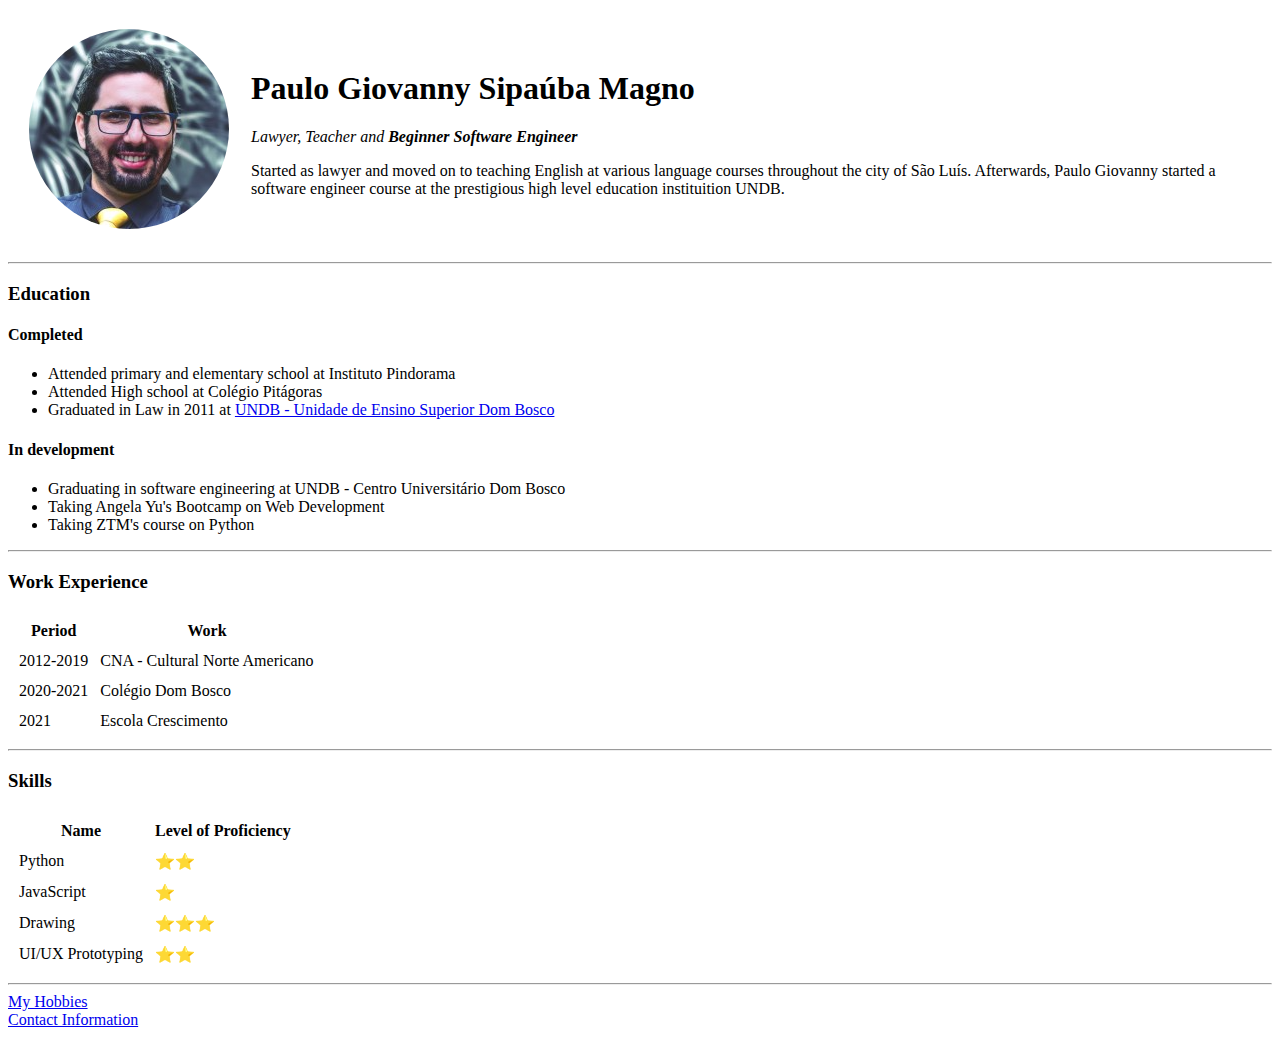
==== index.html @ a3cf1cf3 "Initial CV website files" ====
<!DOCTYPE html>
<html lang="en" dir="ltr">

<head>
  <meta charset="utf-8">
  <title>Paulo Giovanny's Coding Adventures</title>
</head>

<body>
  <table cellspacing="20">
    <td>
      <img src="images\circle-cropped.png" alt="Paulo Giovanny profile picture" >
    </td>
    <td>
      <h1>Paulo Giovanny Sipaúba Magno</h1>
      <p><em>Lawyer, Teacher and <strong>Beginner Software Engineer</strong></em></p>
      <p>Started as lawyer and moved on to teaching English at various language
        courses throughout the city of São Luís. Afterwards, Paulo Giovanny started
        a software engineer course at the prestigious high level education instituition
        UNDB.</p>
    </td>
  </table>

  <hr>

  <h3>Education</h3>

  <h4>Completed</h4>
  <ul>
    <li>Attended primary and elementary school at Instituto Pindorama</li>
    <li>Attended High school at Colégio Pitágoras</li>
    <li>Graduated in Law in 2011 at <a href="https://www.undb.edu.br/">UNDB - Unidade de Ensino Superior Dom Bosco</a></li>
  </ul>

  <h4>In development</h4>
  <ul>
    <li>Graduating in software engineering at UNDB - Centro Universitário Dom Bosco</li>
    <li>Taking Angela Yu's Bootcamp on Web Development</li>
    <li>Taking ZTM's course on Python</li>
  </ul>

  <hr>

  <h3>Work Experience</h3>
  <table cellspacing="10">
    <thead>
      <tr>
        <th>Period</th>
        <th>Work</th>
      </tr>
    </thead>
    <tbody>
      <tr>
        <td>2012-2019</td>
        <td>CNA - Cultural Norte Americano</td>
      </tr>
      <tr>
        <td>2020-2021</td>
        <td>Colégio Dom Bosco</td>
      </tr>
      <tr>
        <td>2021</td>
        <td>Escola Crescimento</td>
      </tr>
    </tbody>
  </table>

  <hr>

  <h3>Skills</h3>
        <table cellspacing="10">
          <thead>
            <th>Name</th>
            <th>Level of Proficiency</th>
          </thead>
          <tbody>
            <tr>
                <td>Python</td>
                <td>⭐⭐</td>
            </tr>
            <tr>
              <td>JavaScript</td>
              <td>⭐</td>
            </tr>
            <tr>
              <td>Drawing</td>
              <td>⭐⭐⭐</td>
            </tr>
            <tr>
              <td>UI/UX Prototyping</td>
              <td>⭐⭐</td>
            </tr>
          </tbody>
        </table>





  <hr>
  <a href="hobbies.html">My Hobbies</a>
  <br>
  <a href="contact.html">Contact Information</a>







</body>

</html>
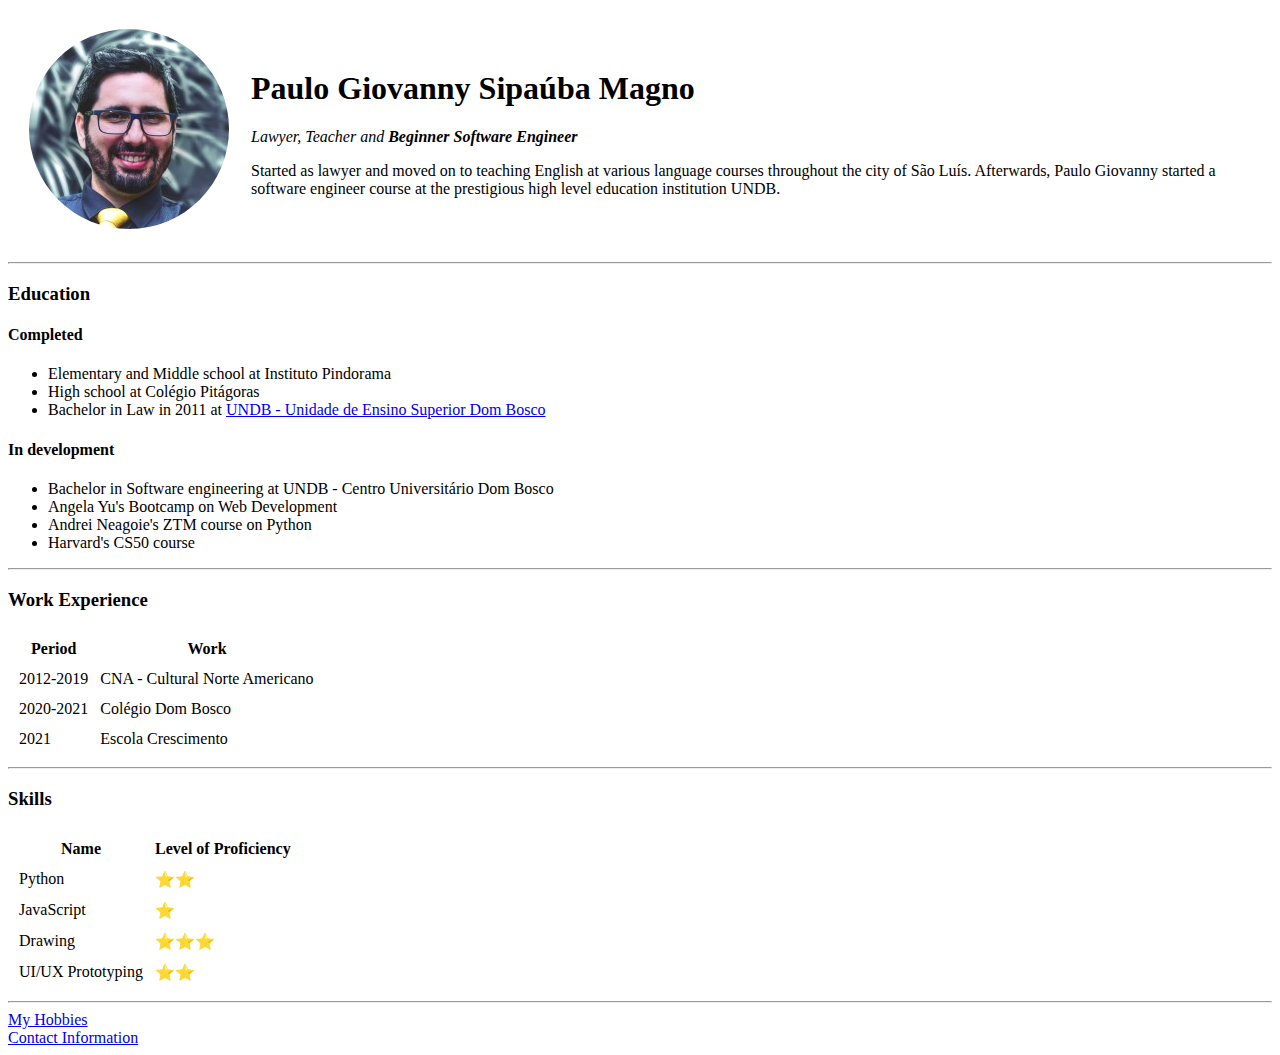
==== commit 4ac364f0: "spelling errors and adding of new information" ====
--- a/index.html
+++ b/index.html
@@ -16,7 +16,7 @@
       <p><em>Lawyer, Teacher and <strong>Beginner Software Engineer</strong></em></p>
       <p>Started as lawyer and moved on to teaching English at various language
         courses throughout the city of São Luís. Afterwards, Paulo Giovanny started
-        a software engineer course at the prestigious high level education instituition
+        a software engineer course at the prestigious high level education institution
         UNDB.</p>
     </td>
   </table>
@@ -27,16 +27,17 @@
 
   <h4>Completed</h4>
   <ul>
-    <li>Attended primary and elementary school at Instituto Pindorama</li>
-    <li>Attended High school at Colégio Pitágoras</li>
-    <li>Graduated in Law in 2011 at <a href="https://www.undb.edu.br/">UNDB - Unidade de Ensino Superior Dom Bosco</a></li>
+    <li>Elementary and Middle school at Instituto Pindorama</li>
+    <li>High school at Colégio Pitágoras</li>
+    <li>Bachelor in Law in 2011 at <a href="https://www.undb.edu.br/">UNDB - Unidade de Ensino Superior Dom Bosco</a></li>
   </ul>
 
   <h4>In development</h4>
   <ul>
-    <li>Graduating in software engineering at UNDB - Centro Universitário Dom Bosco</li>
-    <li>Taking Angela Yu's Bootcamp on Web Development</li>
-    <li>Taking ZTM's course on Python</li>
+    <li>Bachelor in Software engineering at UNDB - Centro Universitário Dom Bosco</li>
+    <li>Angela Yu's Bootcamp on Web Development</li>
+    <li>Andrei Neagoie's ZTM course on Python</li>
+    <li>Harvard's CS50 course</li>
   </ul>
 
   <hr>
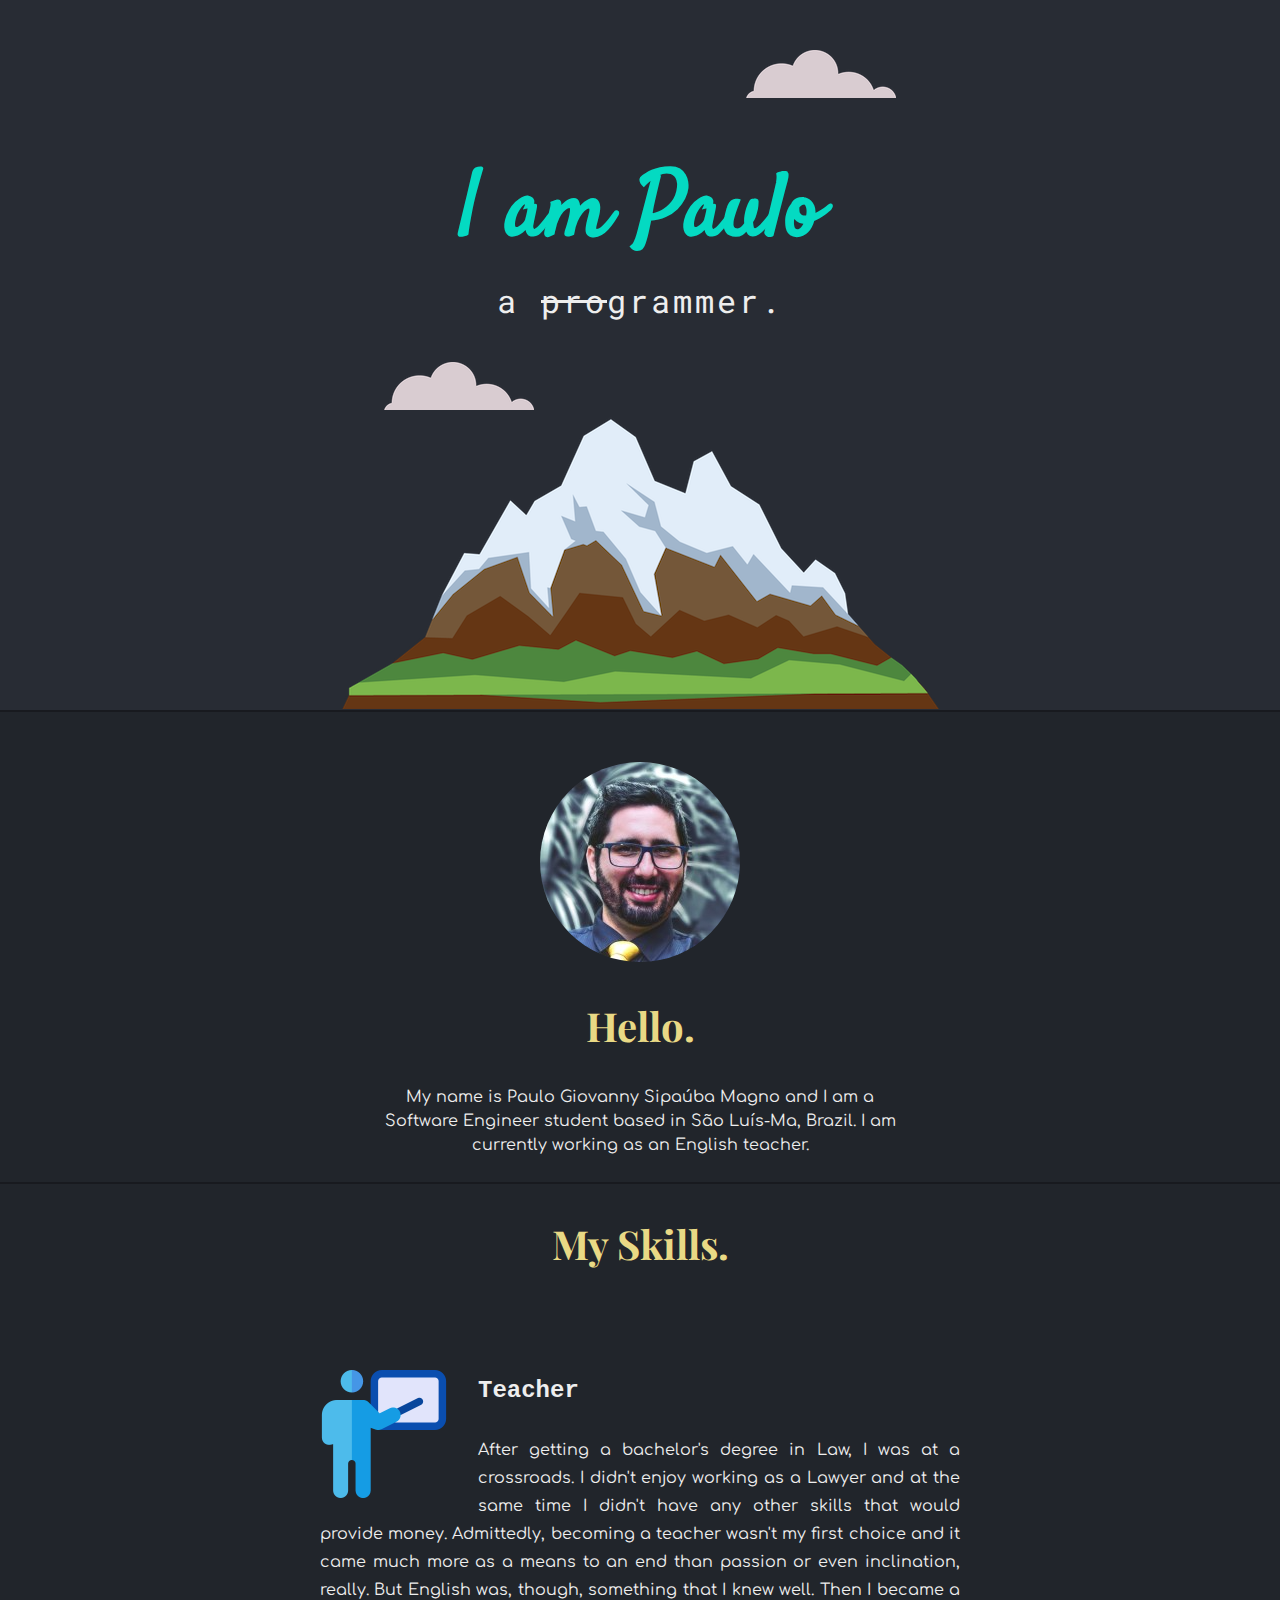
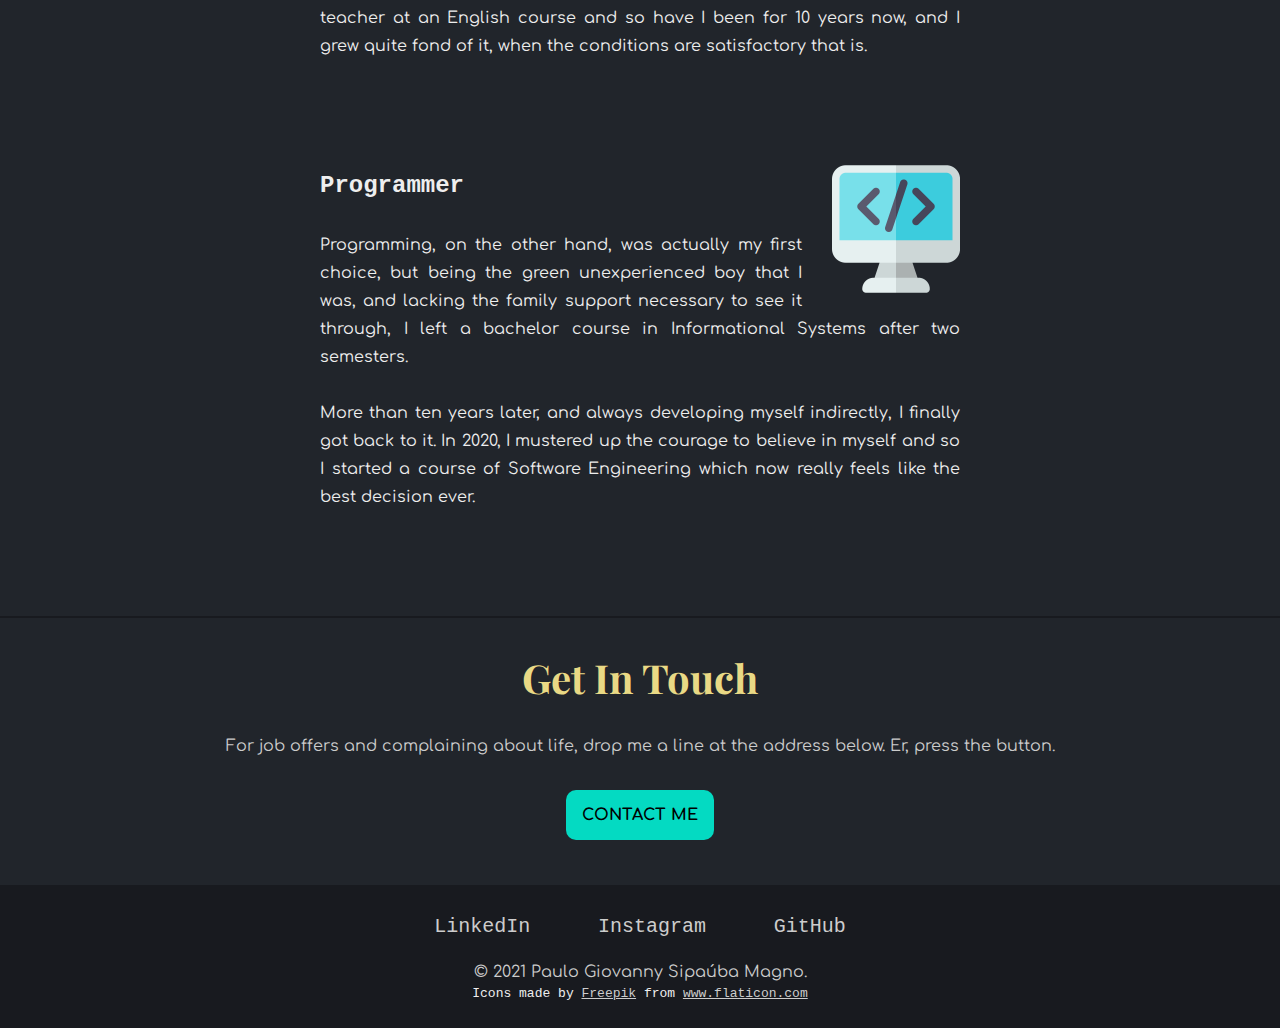
==== commit a740f54d: "CV Update" ====
--- a/index.html
+++ b/index.html
@@ -2,113 +2,70 @@
 <html lang="en" dir="ltr">
 
 <head>
-  <meta charset="utf-8">
-  <title>Paulo Giovanny's Coding Adventures</title>
+    <meta charset="utf-8">
+    <title>Paulo GS Magno</title>
+    <link rel="stylesheet" href="css/styles.css">
+    <link rel="icon" href="favicon.ico">
+    <link rel="preconnect" href="https://fonts.gstatic.com">
+    <link href="https://fonts.googleapis.com/css2?family=Comfortaa&family=Playfair+Display&family=Satisfy&display=swap" rel="stylesheet">
+    <link href="https://fonts.googleapis.com/css2?family=Roboto+Mono:wght@100&display=swap" rel="stylesheet">
+
 </head>
 
 <body>
-  <table cellspacing="20">
-    <td>
-      <img src="images\circle-cropped.png" alt="Paulo Giovanny profile picture" >
-    </td>
-    <td>
-      <h1>Paulo Giovanny Sipaúba Magno</h1>
-      <p><em>Lawyer, Teacher and <strong>Beginner Software Engineer</strong></em></p>
-      <p>Started as lawyer and moved on to teaching English at various language
-        courses throughout the city of São Luís. Afterwards, Paulo Giovanny started
-        a software engineer course at the prestigious high level education institution
-        UNDB.</p>
-    </td>
-  </table>
+    <div class="top-container">
+        <img class="top-cloud" src="images/cloud.png" alt="cloud-img">
+        <h1 class="title">| am Paulo</h1>
+        <h2 class="h2front">a <span class="spantitle">pro</span>grammer.</h2>
+        <img class="bottom-cloud" src="images/cloud.png" alt="cloud-img">
+        <img class="mountain" src="images/mountain.png" alt="mountain-img">
+    </div>
+    <hr>
 
-  <hr>
+    <div class="middle-container">
+        <div class="profile">
+            <img src="images\circle-cropped.png" alt="Paulo Giovanny profile picture">
+            <h2>Hello.</h2>
+            <p class="mybio">My name is Paulo Giovanny Sipaúba Magno and I am a Software Engineer student based in São Luís-Ma, Brazil. I am currently working as an English teacher.</p>
+        </div>
+        <hr>
+        <div class="skills">
+            <h2>My Skills.</h2>
+            <div class="skill-row">
+                <img class="image1" src="images/class.png" alt="teacher">
+                <h3>Teacher</h3>
+                <p>After getting a bachelor's degree in Law, I was at a crossroads. I didn't enjoy working as a Lawyer and at the same time I didn't have any other skills that would provide money.
+                Admittedly, becoming a teacher wasn't my first choice and it came much more as a means to an end than passion or even inclination, really. But English was, though, something
+                that I knew well. Then I became a teacher at an English course and so have I been for 10 years now, and I grew quite fond of it, when the conditions are satisfactory that is.
+                </p>
+            </div>
 
-  <h3>Education</h3>
-
-  <h4>Completed</h4>
-  <ul>
-    <li>Elementary and Middle school at Instituto Pindorama</li>
-    <li>High school at Colégio Pitágoras</li>
-    <li>Bachelor in Law in 2011 at <a href="https://www.undb.edu.br/">UNDB - Unidade de Ensino Superior Dom Bosco</a></li>
-  </ul>
-
-  <h4>In development</h4>
-  <ul>
-    <li>Bachelor in Software engineering at UNDB - Centro Universitário Dom Bosco</li>
-    <li>Angela Yu's Bootcamp on Web Development</li>
-    <li>Andrei Neagoie's ZTM course on Python</li>
-    <li>Harvard's CS50 course</li>
-  </ul>
-
-  <hr>
-
-  <h3>Work Experience</h3>
-  <table cellspacing="10">
-    <thead>
-      <tr>
-        <th>Period</th>
-        <th>Work</th>
-      </tr>
-    </thead>
-    <tbody>
-      <tr>
-        <td>2012-2019</td>
-        <td>CNA - Cultural Norte Americano</td>
-      </tr>
-      <tr>
-        <td>2020-2021</td>
-        <td>Colégio Dom Bosco</td>
-      </tr>
-      <tr>
-        <td>2021</td>
-        <td>Escola Crescimento</td>
-      </tr>
-    </tbody>
-  </table>
-
-  <hr>
-
-  <h3>Skills</h3>
-        <table cellspacing="10">
-          <thead>
-            <th>Name</th>
-            <th>Level of Proficiency</th>
-          </thead>
-          <tbody>
-            <tr>
-                <td>Python</td>
-                <td>⭐⭐</td>
-            </tr>
-            <tr>
-              <td>JavaScript</td>
-              <td>⭐</td>
-            </tr>
-            <tr>
-              <td>Drawing</td>
-              <td>⭐⭐⭐</td>
-            </tr>
-            <tr>
-              <td>UI/UX Prototyping</td>
-              <td>⭐⭐</td>
-            </tr>
-          </tbody>
-        </table>
+            <div class="skill-row">
+                <img class="image2" src="images/code.png" alt="code">
+                <h3>Programmer</h3>
+                <p>Programming, on the other hand, was actually my first choice, but being the green unexperienced boy that I was, and lacking the family support necessary to see it through,
+                I left a bachelor course in Informational Systems after two semesters. <br><br> More than ten years later, and always developing myself indirectly, I finally got back to it. In
+                2020, I mustered up the courage to believe in myself and so I started a course of Software Engineering which now really feels like the best decision ever.</p>
+            </div>
+        </div>
+        <hr>
+        <div class="contact-me">
+            <h2>Get In Touch</h2>
+            <p class="footer-link2">For job offers and complaining about life, drop me a line at the address below. Er, press the button.</p>
+            <a class="btn" href="mailto:pgs.magno@gmail.com">CONTACT ME</a>
+        </div>
+    </div>
 
 
-
-
-
-  <hr>
-  <a href="hobbies.html">My Hobbies</a>
-  <br>
-  <a href="contact.html">Contact Information</a>
-
-
-
-
-
-
-
+    <div class="bottom-container">
+        <a class="footer-link1" href="https://www.linkedin.com/in/pgsmagno/">LinkedIn</a>
+        <a class="footer-link1" href="https://www.instagram.com/pg.magno/">Instagram</a>
+        <a class="footer-link1" href="https://github.com/pgmagno">GitHub</a>
+        <br>
+        <br>
+        <p class="footer-link2"><span class="footer-link2">©</span> 2021 Paulo Giovanny Sipaúba Magno.</p>
+        <div>Icons made by <a class="footer-link2" href="https://www.freepik.com" title="Freepik">Freepik</a> from <a href="https://www.flaticon.com/" class="footer-link2" title="Flaticon">www.flaticon.com</a></div>
+    </div>
 </body>
 
 </html>
--- a/css/styles.css
+++ b/css/styles.css
@@ -0,0 +1,177 @@
+body {
+    margin: 0;
+    text-align: center;
+    font-family: monospace;
+    background-color: #21252b;
+    color: #eeeeee;
+}
+
+div {
+    margin-top: 0;
+}
+
+h1 {
+    margin: 0;
+    font-family: 'Playfair Display', serif;
+    font-size: 562.5%;
+    /*  16 px = 100%  = 1em  */
+    color: #04dac2;
+}
+
+h2 {
+    font-family: 'Playfair Display', serif;
+    font-size: 200%;
+    color: #e9d985;
+    font-size: 2.5rem;
+}
+
+h3 {
+    font-size: 1.5rem;
+}
+
+hr {
+    border: 1px solid #181a1f;
+    margin: 0;
+}
+
+p {
+    margin: 0;
+    font-family: 'Comfortaa', cursive;
+    padding-bottom: 5px;
+    text-align: justify;
+}
+
+.h2front {
+    font-family: 'Playfair Display', serif;
+    font-size: 200%;
+    color: #eeeeee;
+    font-size: 2rem;
+    margin-top: 0;
+    font-family: 'Roboto Mono', monospace;
+    font-weight: normal;
+    letter-spacing: 3px;
+}
+
+.spantitle {
+    text-decoration: line-through;
+}
+
+.mybio {
+    width: 40%;
+    margin: auto;
+    line-height: 1.5;
+    margin-bottom: 20px;
+    text-align: center;
+}
+
+.mountain {
+    position: relative;
+    top: 3px;
+}
+
+.footer-link1 {
+    color: #cccccc;
+    margin: auto 30px;
+    height: 50px;
+    font-size: 20px;
+    text-decoration: none;
+}
+
+.footer-link1:hover {
+    color: #04dac2;
+}
+
+.footer-link2 {
+    color: #cccccc;
+    text-align: center;
+    margin-top: 10px;
+}
+
+.title {
+    margin-top: 50px;
+    font-family: 'Satisfy', serif;
+}
+
+.bottom-cloud {
+    position: absolute;
+    left: 30%;
+    bottom: 300px;
+}
+
+.image1 {
+    width: 20%;
+    padding-right: 30px;
+    float: left;
+}
+
+.image2 {
+    width: 20%;
+    padding-left: 30px;
+    float: right;
+}
+
+.skill-row {
+    width: 50%;
+    margin: 100px auto 100px;
+    text-align: left;
+    line-height: 1.75;
+}
+
+.top-cloud {
+    position: absolute;
+    top: 50px;
+    right: 30%;
+}
+
+.top-container {
+    background-color: #282c34;
+    position: relative;
+    display: block;
+    padding: 100px 0 0;
+}
+
+.middle-container {
+    padding: 50px 0 15px;
+    height: auto;
+    width: auto;
+    display: block;
+}
+
+.bottom-container {
+    margin: 30px auto auto auto;
+    padding: 30px 0 15px;
+    display: block;
+    height: 100px;
+    width: auto;
+    background-color: #181a1f;
+}
+
+.btn {
+    margin-top: 30px;
+    background: #04DAC2;
+    -webkit-border-radius: 10px;
+    -moz-border-radius: 10px;
+    border-radius: 10px;
+    color: #000000;
+    font-family: Comfortaa;
+    font-size: 16px;
+    font-weight: bold;
+    padding: 16px;
+    text-decoration: none;
+    display: inline-block;
+    cursor: pointer;
+    text-align: center;
+}
+
+.btn:hover {
+    background: #E9D985;
+    background-image: -webkit-linear-gradient(top, #E9D985, #04DAC2);
+    background-image: -moz-linear-gradient(top, #E9D985, #04DAC2);
+    background-image: -ms-linear-gradient(top, #E9D985, #04DAC2);
+    background-image: -o-linear-gradient(top, #E9D985, #04DAC2);
+    background-image: -webkit-gradient(to bottom, #E9D985, #04DAC2);
+    -webkit-border-radius: 10px;
+    -moz-border-radius: 10px;
+    border-radius: 10px;
+    text-decoration: none;
+}